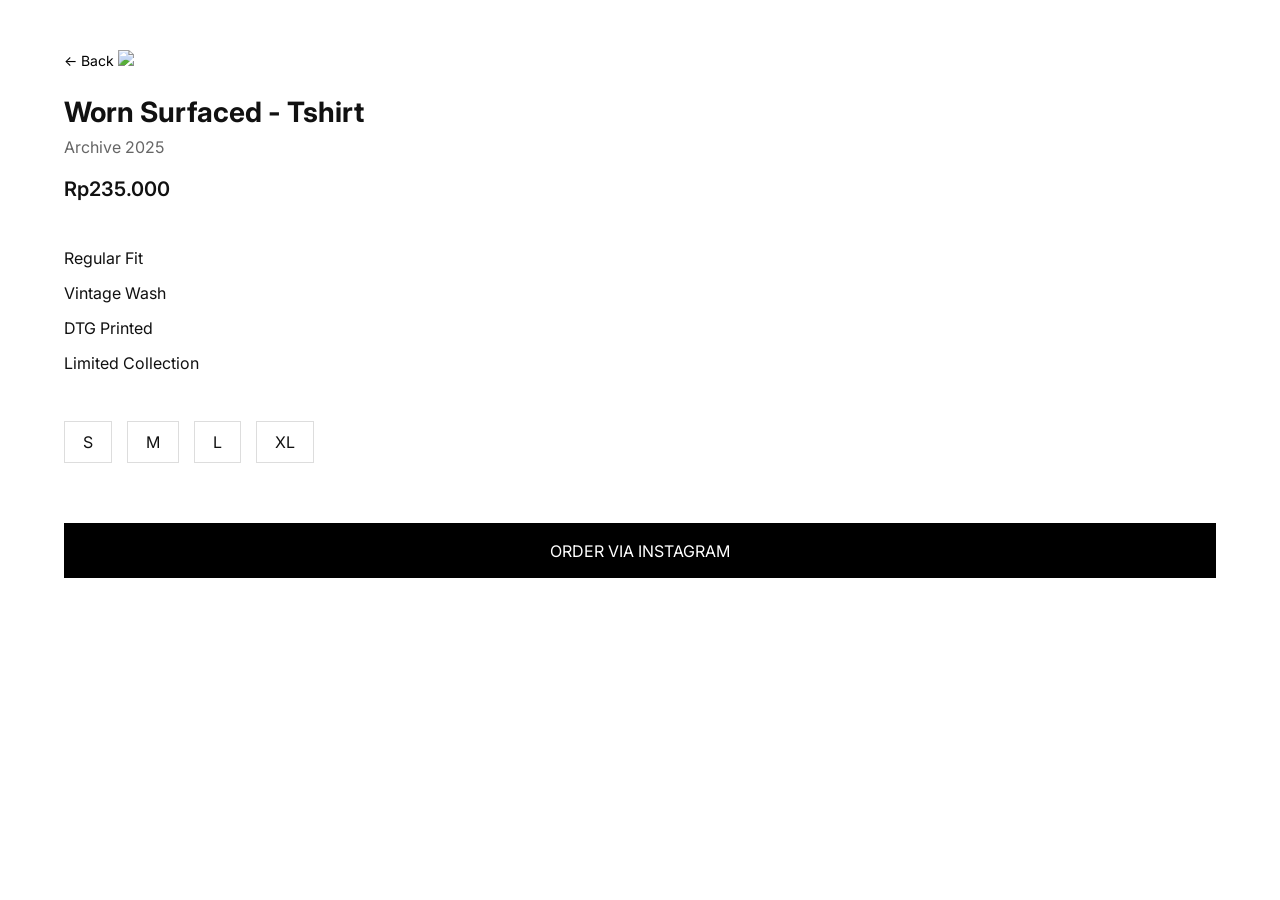
==== product.html @ 80e1102c "Add files via upload" ====
<!DOCTYPE html>
<html lang="en">

<head>

<meta charset="UTF-8">
<meta name="viewport" content="width=device-width, initial-scale=1.0">

<title>Worn Surfaced - Tshirt</title>

<link rel="stylesheet" href="style.css">

<link href="https://fonts.googleapis.com/css2?family=Inter:wght@300;400;500&display=swap" rel="stylesheet">

</head>

<body>

<main class="detail">

<a class="back" href="index.html">← Back</a>

<img src="images/tshirt.jpg">

<h1>Worn Surfaced - Tshirt</h1>

<h3>Archive 2025</h3>

<p class="price">Rp235.000</p>

<div class="description">

<p>Regular Fit</p>

<p>Vintage Wash</p>

<p>DTG Printed</p>

<p>Limited Collection</p>

</div>

<div class="size">

<span>S</span>

<span>M</span>

<span>L</span>

<span>XL</span>

</div>

<a
class="buy"
href="https://ig.me/m/norphicsnucleus"
target="_blank">

ORDER VIA INSTAGRAM

</a>

</main>

</body>

</html>
---- style.css ----
*{

margin:0;
padding:0;
box-sizing:border-box;

}

body{

font-family:Inter,sans-serif;
background:#fff;
color:#111;

}

#loader{

position:fixed;
width:100%;
height:100vh;

background:white;

display:flex;
justify-content:center;
align-items:center;

z-index:999;

transition:.8s;

}

#loader.hide{

opacity:0;
visibility:hidden;

}

header{

padding:50px 25px;

}

header h1{

font-size:20px;
font-weight:600;

letter-spacing:2px;

}

header p{

margin-top:6px;

font-size:14px;

color:#666;

}

.product{

display:block;

width:90%;

margin:auto;

text-decoration:none;

color:black;

transition:.35s;

}

.product img{

width:100%;

display:block;

transition:.35s;

}

.product:hover img{

transform:scale(1.02);

}

.product h2{

margin-top:18px;

font-size:16px;

font-weight:500;

}

.product p{

margin-top:5px;

font-size:15px;

}

footer{

text-align:center;

padding:70px 0;

font-size:14px;

color:#666;

}

.detail{

width:90%;

margin:auto;

padding:30px 0 60px;

}

.back{

text-decoration:none;

color:black;

font-size:14px;

}

.detail img{

width:100%;

margin-top:20px;

}

.detail h1{

margin-top:25px;

font-size:28px;

}

.detail h3{

margin-top:8px;

font-weight:400;

font-size:16px;

color:#666;

}

.price{

margin-top:20px;

font-size:20px;

font-weight:600;

}

.description{

margin-top:40px;

line-height:35px;

}

.size{

display:flex;

gap:15px;

margin-top:40px;

}

.size span{

border:1px solid #ddd;

padding:10px 18px;

}

.buy{

display:flex;

justify-content:center;
align-items:center;

margin-top:60px;

height:55px;

background:black;

color:white;

text-decoration:none;

transition:.3s;

}

.buy:hover{

opacity:.8;

}
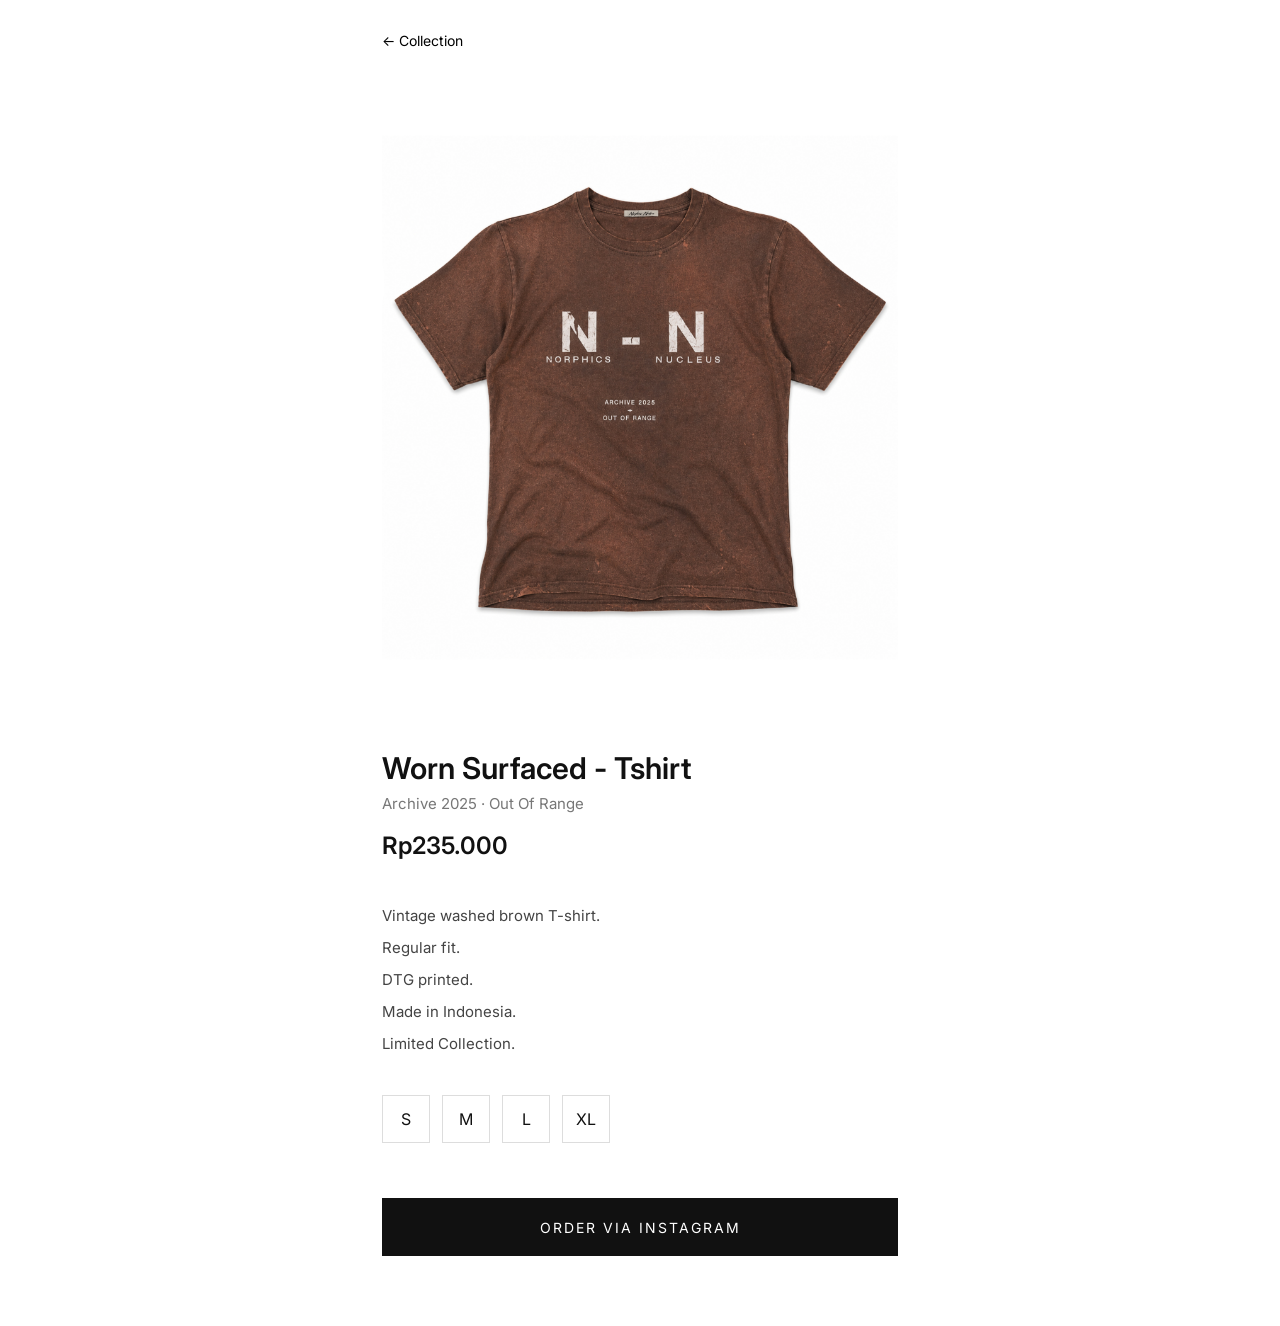
==== commit 90ed452f: "Add files via upload" ====
--- a/product.html
+++ b/product.html
@@ -6,11 +6,14 @@
 <meta charset="UTF-8">
 <meta name="viewport" content="width=device-width, initial-scale=1.0">
 
-<title>Worn Surfaced - Tshirt</title>
+<title>Worn Surfaced - Tshirt| NORPHICS NUCLEUS</title>
+
+<link rel="preconnect" href="https://fonts.googleapis.com">
+<link rel="preconnect" href="https://fonts.gstatic.com" crossorigin>
+
+<link href="https://fonts.googleapis.com/css2?family=Inter:wght@300;400;500;600&display=swap" rel="stylesheet">
 
 <link rel="stylesheet" href="style.css">
-
-<link href="https://fonts.googleapis.com/css2?family=Inter:wght@300;400;500&display=swap" rel="stylesheet">
 
 </head>
 
@@ -18,25 +21,45 @@
 
 <main class="detail">
 
-<a class="back" href="index.html">← Back</a>
+<a href="index.html" class="back">
+← Collection
+</a>
 
-<img src="images/tshirt.jpg">
+<div class="product-image">
 
-<h1>Worn Surfaced - Tshirt</h1>
+<img src="images/tshirt.jpg" alt="Worn Surfaced - Tshirt">
 
-<h3>Archive 2025</h3>
+</div>
 
-<p class="price">Rp235.000</p>
+<h1 class="title">
+
+Worn Surfaced - Tshirt
+
+</h1>
+
+<p class="subtitle">
+
+Archive 2025 · Out Of Range
+
+</p>
+
+<p class="price">
+
+Rp235.000
+
+</p>
 
 <div class="description">
 
-<p>Regular Fit</p>
+<p>Vintage washed brown T-shirt.</p>
 
-<p>Vintage Wash</p>
+<p>Regular fit.</p>
 
-<p>DTG Printed</p>
+<p>DTG printed.</p>
 
-<p>Limited Collection</p>
+<p>Made in Indonesia.</p>
+
+<p>Limited Collection.</p>
 
 </div>
 
@@ -53,9 +76,9 @@
 </div>
 
 <a
-class="buy"
 href="https://ig.me/m/norphicsnucleus"
-target="_blank">
+target="_blank"
+class="buy">
 
 ORDER VIA INSTAGRAM
 
@@ -63,6 +86,8 @@
 
 </main>
 
+<script src="script.js"></script>
+
 </body>
 
 </html>
--- a/style.css
+++ b/style.css
@@ -1,29 +1,49 @@
+/* ===========================
+   NORPHICS NUCLEUS V2
+=========================== */
+
 *{
-
 margin:0;
 padding:0;
 box-sizing:border-box;
-
+}
+
+html{
+scroll-behavior:smooth;
 }
 
 body{
 
-font-family:Inter,sans-serif;
-background:#fff;
+font-family:'Inter',sans-serif;
+
+background:#ffffff;
+
 color:#111;
 
-}
+overflow-x:hidden;
+
+}
+
+/* ===========================
+LOADER
+=========================== */
 
 #loader{
 
 position:fixed;
+
+top:0;
+left:0;
+
 width:100%;
 height:100vh;
 
 background:white;
 
 display:flex;
+
 justify-content:center;
+
 align-items:center;
 
 z-index:999;
@@ -35,204 +55,389 @@
 #loader.hide{
 
 opacity:0;
+
 visibility:hidden;
 
 }
 
+#loader h1{
+
+font-size:20px;
+
+letter-spacing:6px;
+
+font-weight:600;
+
+}
+
+/* ===========================
+HEADER
+=========================== */
+
 header{
 
-padding:50px 25px;
-
-}
-
-header h1{
+padding:40px 24px 30px;
+
+}
+
+.logo{
+
+text-decoration:none;
+
+color:black;
 
 font-size:20px;
+
 font-weight:600;
 
+letter-spacing:4px;
+
+display:block;
+
+}
+
+header p{
+
+margin-top:8px;
+
+font-size:14px;
+
+color:#8b8b8b;
+
+font-weight:400;
+
+}
+
+/* ===========================
+GRID
+=========================== */
+
+main{
+
+padding:0 18px 80px;
+
+}
+
+.grid{
+
+display:grid;
+
+grid-template-columns:repeat(2,1fr);
+
+gap:18px;
+
+}
+
+/* ===========================
+CARD
+=========================== */
+
+.card{
+
+text-decoration:none;
+
+color:#111;
+
+transition:.35s;
+
+}
+
+.image{
+
+aspect-ratio:4/5;
+
+background:#f7f7f7;
+
+display:flex;
+
+justify-content:center;
+
+align-items:center;
+
+overflow:hidden;
+
+}
+
+.image img{
+
+width:100%;
+
+height:100%;
+
+object-fit:cover;
+
+transition:.45s;
+
+}
+
+.card:hover img{
+
+transform:scale(1.04);
+
+}
+
+.info{
+
+margin-top:12px;
+
+}
+
+.info h2{
+
+font-size:15px;
+
+font-weight:500;
+
+line-height:1.4;
+
+}
+
+.info p{
+
+margin-top:6px;
+
+font-size:14px;
+
+color:#555;
+
+}
+
+/* ===========================
+COMING SOON
+=========================== */
+
+.empty{
+
+background:#f5f5f5;
+
+border:1px dashed #ddd;
+
+}
+
+.empty span{
+
+font-size:12px;
+
+letter-spacing:3px;
+
+color:#999;
+
+}
+
+/* ===========================
+FOOTER
+=========================== */
+
+footer{
+
+padding:70px 20px;
+
+text-align:center;
+
+}
+
+footer a{
+
+text-decoration:none;
+
+color:#111;
+
+font-size:14px;
+
+}
+
+footer p{
+
+margin-top:12px;
+
+font-size:12px;
+
+color:#999;
+
+}
+
+/* ===========================
+DETAIL PAGE
+=========================== */
+
+.detail{
+
+max-width:560px;
+
+margin:auto;
+
+padding:30px 22px 70px;
+
+}
+
+.back{
+
+text-decoration:none;
+
+color:black;
+
+font-size:14px;
+
+}
+
+.product-image{
+
+margin-top:25px;
+
+aspect-ratio:4/5;
+
+background:#f7f7f7;
+
+overflow:hidden;
+
+}
+
+.product-image img{
+
+width:100%;
+
+height:100%;
+
+object-fit:cover;
+
+}
+
+.title{
+
+margin-top:30px;
+
+font-size:30px;
+
+font-weight:600;
+
+}
+
+.subtitle{
+
+margin-top:8px;
+
+font-size:15px;
+
+color:#777;
+
+}
+
+.price{
+
+margin-top:18px;
+
+font-size:24px;
+
+font-weight:600;
+
+}
+
+.description{
+
+margin-top:40px;
+
+line-height:32px;
+
+font-size:15px;
+
+color:#444;
+
+}
+
+.size{
+
+display:flex;
+
+gap:12px;
+
+margin-top:35px;
+
+}
+
+.size span{
+
+width:48px;
+
+height:48px;
+
+display:flex;
+
+justify-content:center;
+
+align-items:center;
+
+border:1px solid #ddd;
+
+transition:.3s;
+
+cursor:pointer;
+
+}
+
+.size span:hover{
+
+background:#111;
+
+color:white;
+
+}
+
+.buy{
+
+display:flex;
+
+justify-content:center;
+
+align-items:center;
+
+height:58px;
+
+margin-top:55px;
+
+background:#111;
+
+color:white;
+
+text-decoration:none;
+
+font-size:14px;
+
 letter-spacing:2px;
 
-}
-
-header p{
-
-margin-top:6px;
-
-font-size:14px;
-
-color:#666;
-
-}
-
-.product{
-
-display:block;
-
-width:90%;
-
-margin:auto;
-
-text-decoration:none;
-
-color:black;
-
-transition:.35s;
-
-}
-
-.product img{
-
-width:100%;
-
-display:block;
-
-transition:.35s;
-
-}
-
-.product:hover img{
-
-transform:scale(1.02);
-
-}
-
-.product h2{
-
-margin-top:18px;
-
-font-size:16px;
-
-font-weight:500;
-
-}
-
-.product p{
-
-margin-top:5px;
-
-font-size:15px;
-
-}
-
-footer{
-
-text-align:center;
-
-padding:70px 0;
-
-font-size:14px;
-
-color:#666;
-
-}
-
-.detail{
-
-width:90%;
-
-margin:auto;
-
-padding:30px 0 60px;
-
-}
-
-.back{
-
-text-decoration:none;
-
-color:black;
-
-font-size:14px;
-
-}
-
-.detail img{
-
-width:100%;
-
-margin-top:20px;
-
-}
-
-.detail h1{
-
-margin-top:25px;
-
-font-size:28px;
-
-}
-
-.detail h3{
-
-margin-top:8px;
-
-font-weight:400;
-
-font-size:16px;
-
-color:#666;
-
-}
-
-.price{
-
-margin-top:20px;
-
-font-size:20px;
-
-font-weight:600;
-
-}
-
-.description{
-
-margin-top:40px;
-
-line-height:35px;
-
-}
-
-.size{
-
-display:flex;
-
-gap:15px;
-
-margin-top:40px;
-
-}
-
-.size span{
-
-border:1px solid #ddd;
-
-padding:10px 18px;
-
-}
-
-.buy{
-
-display:flex;
-
-justify-content:center;
-align-items:center;
-
-margin-top:60px;
-
-height:55px;
-
-background:black;
-
-color:white;
-
-text-decoration:none;
-
 transition:.3s;
 
 }
 
 .buy:hover{
 
-opacity:.8;
+opacity:.85;
+
+}
+
+/* ===========================
+MOBILE
+=========================== */
+
+@media(max-width:700px){
+
+.grid{
+
+gap:14px;
+
+}
+
+.logo{
+
+font-size:18px;
+
+letter-spacing:3px;
+
+}
+
+.info h2{
+
+font-size:14px;
+
+}
 
 }
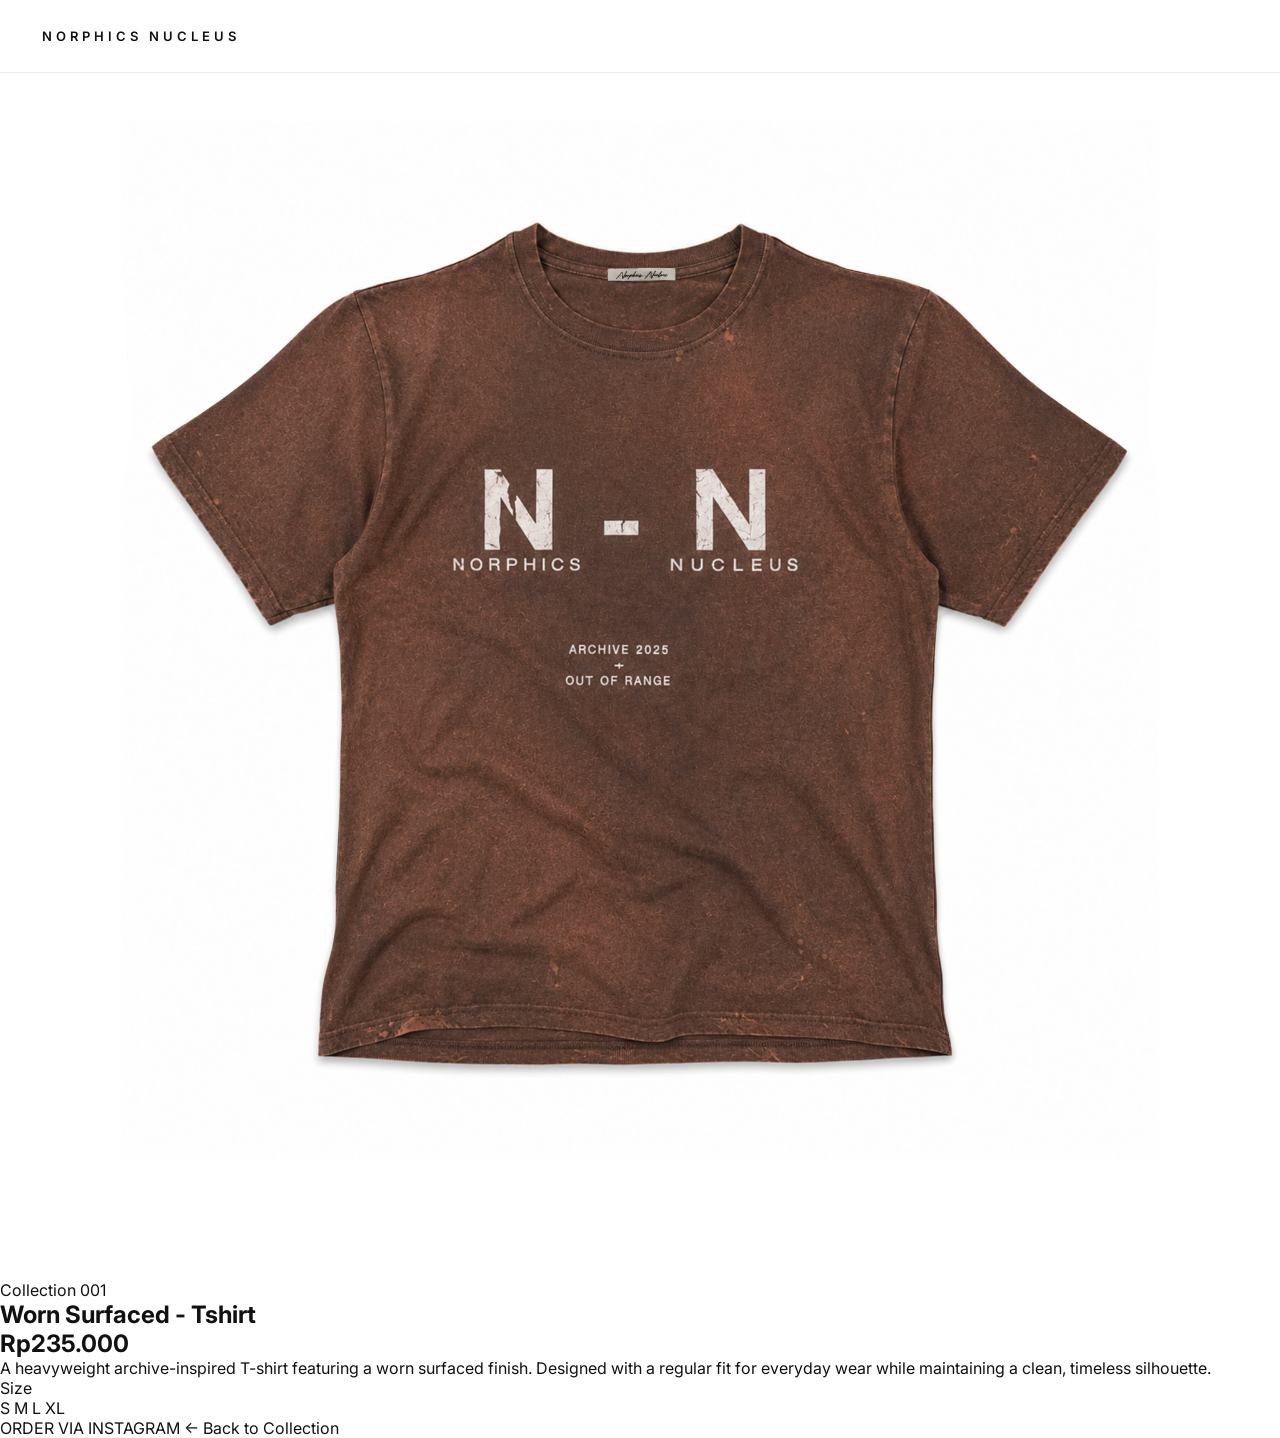
==== commit 9bc87ebe: "Add files via upload" ====
--- a/product.html
+++ b/product.html
@@ -11,7 +11,7 @@
 <link rel="preconnect" href="https://fonts.googleapis.com">
 <link rel="preconnect" href="https://fonts.gstatic.com" crossorigin>
 
-<link href="https://fonts.googleapis.com/css2?family=Inter:wght@300;400;500;600&display=swap" rel="stylesheet">
+<link href="https://fonts.googleapis.com/css2?family=Inter:wght@300;400;500;600;700&display=swap" rel="stylesheet">
 
 <link rel="stylesheet" href="style.css">
 
@@ -19,51 +19,65 @@
 
 <body>
 
-<main class="detail">
+<header class="scrolled">
 
-<a href="index.html" class="back">
-← Collection
+<a href="index.html" class="logo">
+
+NORPHICS NUCLEUS
+
 </a>
 
-<div class="product-image">
+</header>
+
+<section class="product-page">
+
+<div class="container">
+
+<div class="product-layout">
+
+<!-- IMAGE -->
+
+<div class="product-photo">
 
 <img src="images/tshirt.jpg" alt="Worn Surfaced - Tshirt">
 
 </div>
 
-<h1 class="title">
+<!-- INFO -->
+
+<div class="product-detail">
+
+<p class="archive">
+
+Collection 001
+
+</p>
+
+<h1>
 
 Worn Surfaced - Tshirt
 
 </h1>
 
-<p class="subtitle">
+<h2>
 
-Archive 2025 · Out Of Range
+Rp235.000
+
+</h2>
+
+<p class="product-description">
+
+A heavyweight archive-inspired T-shirt featuring a worn surfaced finish.
+Designed with a regular fit for everyday wear while maintaining a clean,
+timeless silhouette.
 
 </p>
 
-<p class="price">
+<div class="size-section">
 
-Rp235.000
+<p>Size</p>
 
-</p>
-
-<div class="description">
-
-<p>Vintage washed brown T-shirt.</p>
-
-<p>Regular fit.</p>
-
-<p>DTG printed.</p>
-
-<p>Made in Indonesia.</p>
-
-<p>Limited Collection.</p>
-
-</div>
-
-<div class="size">
+<div class="sizes">
 
 <span>S</span>
 
@@ -75,16 +89,33 @@
 
 </div>
 
+</div>
+
 <a
-href="https://ig.me/m/norphicsnucleus"
+
+href="https://instagram.com/norphicsnucleus"
+
 target="_blank"
-class="buy">
+
+class="order-btn">
 
 ORDER VIA INSTAGRAM
 
 </a>
 
-</main>
+<a href="index.html" class="back">
+
+← Back to Collection
+
+</a>
+
+</div>
+
+</div>
+
+</div>
+
+</section>
 
 <script src="script.js"></script>
 
--- a/style.css
+++ b/style.css
@@ -1,442 +1,941 @@
-/* ===========================
-   NORPHICS NUCLEUS V2
-=========================== */
+/* ==========================================
+   NORPHICS NUCLEUS V5
+   PART 1
+========================================== */
+
+/* ========= RESET ========= */
 
 *{
-margin:0;
-padding:0;
-box-sizing:border-box;
+    margin:0;
+    padding:0;
+    box-sizing:border-box;
 }
 
 html{
-scroll-behavior:smooth;
+    scroll-behavior:smooth;
 }
 
 body{
 
-font-family:'Inter',sans-serif;
-
-background:#ffffff;
-
-color:#111;
-
-overflow-x:hidden;
-
-}
-
-/* ===========================
-LOADER
-=========================== */
+    font-family:"Inter",sans-serif;
+
+    background:#ffffff;
+
+    color:#111111;
+
+    overflow-x:hidden;
+
+    -webkit-font-smoothing:antialiased;
+
+    text-rendering:optimizeLegibility;
+
+}
+
+img{
+
+    display:block;
+
+    width:100%;
+
+}
+
+a{
+
+    text-decoration:none;
+
+    color:inherit;
+
+}
+
+button{
+
+    font-family:inherit;
+
+}
+
+/* ========= VARIABLES ========= */
+
+:root{
+
+    --white:#ffffff;
+
+    --black:#111111;
+
+    --gray:#7c7c7c;
+
+    --line:#ebebeb;
+
+    --section:#fcfcfc;
+
+    --transition:.45s cubic-bezier(.2,.8,.2,1);
+
+}
+
+/* ========= LOADER ========= */
 
 #loader{
 
-position:fixed;
-
-top:0;
-left:0;
+    position:fixed;
+
+    inset:0;
+
+    background:var(--white);
+
+    display:flex;
+
+    justify-content:center;
+
+    align-items:center;
+
+    z-index:9999;
+
+    transition:.8s;
+
+}
+
+#loader.hide{
+
+    opacity:0;
+
+    visibility:hidden;
+
+}
+
+#loader h1{
+
+    font-size:16px;
+
+    font-weight:600;
+
+    letter-spacing:8px;
+
+}
+
+/* ========= HEADER ========= */
+
+header{
+
+    position:fixed;
+
+    top:0;
+
+    left:0;
+
+    width:100%;
+
+    padding:28px 42px;
+
+    display:flex;
+
+    justify-content:space-between;
+
+    align-items:center;
+
+    z-index:900;
+
+    transition:var(--transition);
+
+}
+
+header.scrolled{
+
+    background:rgba(255,255,255,.96);
+
+    backdrop-filter:blur(12px);
+
+    border-bottom:1px solid var(--line);
+
+}
+
+.logo{
+
+    font-size:13px;
+
+    font-weight:600;
+
+    letter-spacing:4px;
+
+    color:white;
+
+    transition:var(--transition);
+
+}
+
+header.scrolled .logo{
+
+    color:var(--black);
+
+}
+
+/* ========= HERO ========= */
+
+.hero{
+
+    position:relative;
+
+    width:100%;
+
+    height:100vh;
+
+   /* ==========================================
+   COLLECTION
+========================================== */
+
+.collection{
+
+    background:var(--section);
+
+    padding:140px 0;
+
+}
+
+.product-grid{
+
+    display:grid;
+
+    grid-template-columns:repeat(2,1fr);
+
+    gap:48px;
+
+}
+
+/* ==========================================
+   PRODUCT CARD
+========================================== */
+
+.product-card{
+
+    display:block;
+
+    transition:var(--transition);
+
+}
+
+.product-image{
+
+    width:100%;
+
+    aspect-ratio:4/5;
+
+    background:#f4f4f4;
+
+    overflow:hidden;
+
+}
+
+.product-image img{
+
+    width:100%;
+
+    height:100%;
+
+    object-fit:cover;
+
+    transition:.7s ease;
+
+}
+
+.product-card:hover .product-image img{
+
+    transform:scale(1.04);
+
+}
+
+.product-info{
+
+    margin-top:18px;
+
+}
+
+.product-info h3{
+
+    font-size:17px;
+
+    font-weight:500;
+
+    letter-spacing:.2px;
+
+}
+
+.product-info span{
+
+    display:block;
+
+    margin-top:8px;
+
+    color:var(--gray);
+
+    font-size:14px;
+
+}
+
+/* ==========================================
+   NEXT COLLECTION
+========================================== */
+
+.placeholder{
+
+    cursor:default;
+
+}
+
+.placeholder-box{
+
+    width:100%;
+
+    aspect-ratio:4/5;
+
+    border:1px solid var(--line);
+
+    display:flex;
+
+    justify-content:center;
+
+    align-items:center;
+
+    flex-direction:column;
+
+    transition:var(--transition);
+
+}
+
+.placeholder:hover .placeholder-box{
+
+    background:white;
+
+}
+
+.placeholder-box span{
+
+    font-size:82px;
+
+    font-weight:300;
+
+    color:#d5d5d5;
+
+    letter-spacing:6px;
+
+    transition:var(--transition);
+
+}
+
+.placeholder:hover .placeholder-box span{
+
+    color:#bdbdbd;
+
+}
+
+.placeholder .product-info h3{
+
+    color:#444;
+
+}
+
+.placeholder .product-info span{
+
+    color:#888;
+
+}
+
+/* ==========================================
+   PRODUCT HOVER
+========================================== */
+
+.product-card:hover{
+
+    transform:translateY(-4px);
+
+}
+
+/* ==========================================
+   SPACE
+========================================== */
+
+.collection .container{
+
+    display:flex;
+
+    flex-direction:column;
+
+}
+
+.collection-title{
+
+    margin-bottom:60px;
+
+}
+
+.collection-title p{
+
+    font-size:12px;
+
+    text-transform:uppercase;
+
+    letter-spacing:5px;
+
+    color:#777;
+
+}
+
+/* ==========================================
+   ABOUT
+========================================== */
+
+.about{
+
+    background:#ffffff;
+
+    padding:140px 0;
+
+}
+
+.about .container{
+
+    max-width:760px;
+
+}
+
+.about p:first-child{
+
+    font-size:12px;
+
+    letter-spacing:5px;
+
+    text-transform:uppercase;
+
+    color:#777;
+
+    margin-bottom:35px;
+
+}
+
+.about h2{
+
+    font-size:42px;
+
+    font-weight:500;
+
+    line-height:1.25;
+
+    letter-spacing:-1px;
+
+    margin-bottom:30px;
+
+}
+
+.about .description{
+
+    max-width:620px;
+
+    color:#666;
+
+    font-size:16px;
+
+    line-height:2;
+
+}
+
+/* ==========================================
+   FOOTER
+========================================== */
+
+footer{
+
+    background:#ffffff;
+
+    border-top:1px solid var(--line);
+
+    padding:60px 0;
+
+}
+
+.footer-content{
+
+    width:min(1400px,92%);
+
+    margin:auto;
+
+    display:flex;
+
+    justify-content:space-between;
+
+    align-items:center;
+
+}
+
+.footer-left{
+
+    display:flex;
+
+    gap:28px;
+
+}
+
+.footer-left a{
+
+    font-size:13px;
+
+    transition:.3s;
+
+}
+
+.footer-left a:hover{
+
+    opacity:.5;
+
+}
+
+.footer-right{
+
+    font-size:12px;
+
+    color:#777;
+
+    letter-spacing:2px;
+
+}
+
+/* ==========================================
+   FADE ANIMATION
+========================================== */
+
+.fade{
+
+    opacity:0;
+
+    transform:translateY(50px);
+
+    transition:1s ease;
+
+}
+
+.fade.show{
+
+    opacity:1;
+
+    transform:translateY(0);
+
+}
+
+/* ==========================================
+   SCROLLBAR
+========================================== */
+
+::-webkit-scrollbar{
+
+    width:8px;
+
+}
+
+::-webkit-scrollbar-track{
+
+    background:#f7f7f7;
+
+}
+
+::-webkit-scrollbar-thumb{
+
+    background:#bfbfbf;
+
+}
+
+::-webkit-scrollbar-thumb:hover{
+
+    background:#999;
+
+}
+
+/* ==========================================
+   TABLET
+========================================== */
+
+@media (max-width:992px){
+
+header{
+
+padding:24px;
+
+}
+
+.collection{
+
+padding:90px 0;
+
+}
+
+.about{
+
+padding:90px 0;
+
+}
+
+.hero{
+
+height:90vh;
+
+}
+
+.about h2{
+
+font-size:34px;
+
+}
+
+.product-grid{
+
+gap:24px;
+
+}
+
+}
+
+/* ==========================================
+   MOBILE
+========================================== */
+
+@media (max-width:768px){
+
+header{
+
+padding:22px 18px;
+
+}
+
+.logo{
+
+font-size:12px;
+
+letter-spacing:3px;
+
+}
+
+.hero{
+
+height:100vh;
+
+}
+
+.scroll-indicator{
+
+bottom:28px;
+
+font-size:10px;
+
+letter-spacing:4px;
+
+}
+
+.collection{
+
+padding:70px 0;
+
+}
+
+.collection-title{
+
+margin-bottom:36px;
+
+}
+
+.product-grid{
+
+grid-template-columns:repeat(2,1fr);
+
+gap:14px;
+
+}
+
+.product-info{
+
+margin-top:12px;
+
+}
+
+.product-info h3{
+
+font-size:14px;
+
+}
+
+.product-info span{
+
+font-size:13px;
+
+}
+
+.placeholder-box span{
+
+font-size:42px;
+
+}
+
+.about{
+
+padding:70px 0;
+
+}
+
+.about h2{
+
+font-size:28px;
+
+}
+
+.about .description{
+
+font-size:14px;
+
+line-height:1.8;
+
+}
+
+.footer-content{
+
+flex-direction:column;
+
+gap:18px;
+
+text-align:center;
+
+}
+
+.footer-left{
+
+gap:20px;
+
+}
+
+}
+
+/* ==========================================
+   SMALL MOBILE
+========================================== */
+
+@media (max-width:480px){
+
+.product-grid{
+
+gap:10px;
+
+}
+
+.product-info h3{
+
+font-size:13px;
+
+}
+
+.product-info span{
+
+font-size:12px;
+
+}
+
+.placeholder-box span{
+
+font-size:36px;
+
+}
+
+.about h2{
+
+font-size:24px;
+
+}
+
+}
+
+/* ==========================================
+PRODUCT PAGE
+========================================== */
+
+.product-page{
+
+padding:150px 0 120px;
+
+background:#fff;
+
+}
+
+.product-layout{
+
+display:grid;
+
+grid-template-columns:1.1fr .9fr;
+
+gap:70px;
+
+align-items:start;
+
+}
+
+.product-photo{
+
+background:#f6f6f6;
+
+aspect-ratio:4/5;
+
+overflow:hidden;
+
+}
+
+.product-photo img{
 
 width:100%;
-height:100vh;
-
-background:white;
+
+height:100%;
+
+object-fit:cover;
+
+}
+
+.archive{
+
+font-size:12px;
+
+letter-spacing:4px;
+
+text-transform:uppercase;
+
+color:#777;
+
+margin-bottom:18px;
+
+}
+
+.product-detail h1{
+
+font-size:42px;
+
+font-weight:500;
+
+margin-bottom:14px;
+
+}
+
+.product-detail h2{
+
+font-size:24px;
+
+font-weight:500;
+
+margin-bottom:30px;
+
+}
+
+.product-description{
+
+font-size:15px;
+
+line-height:2;
+
+color:#666;
+
+margin-bottom:40px;
+
+max-width:420px;
+
+}
+
+.size-section p{
+
+margin-bottom:16px;
+
+font-size:14px;
+
+}
+
+.sizes{
 
 display:flex;
 
+gap:12px;
+
+margin-bottom:45px;
+
+}
+
+.sizes span{
+
+width:46px;
+
+height:46px;
+
+border:1px solid #ddd;
+
+display:flex;
+
 justify-content:center;
 
 align-items:center;
 
-z-index:999;
-
-transition:.8s;
-
-}
-
-#loader.hide{
-
-opacity:0;
-
-visibility:hidden;
-
-}
-
-#loader h1{
-
-font-size:20px;
-
-letter-spacing:6px;
-
-font-weight:600;
-
-}
-
-/* ===========================
-HEADER
-=========================== */
-
-header{
-
-padding:40px 24px 30px;
-
-}
-
-.logo{
-
-text-decoration:none;
-
-color:black;
-
-font-size:20px;
-
-font-weight:600;
-
-letter-spacing:4px;
+font-size:14px;
+
+transition:.3s;
+
+cursor:pointer;
+
+}
+
+.sizes span:hover{
+
+background:#111;
+
+color:white;
+
+border-color:#111;
+
+}
+
+.order-btn{
+
+display:inline-block;
+
+padding:16px 34px;
+
+background:#111;
+
+color:white;
+
+letter-spacing:2px;
+
+font-size:12px;
+
+margin-bottom:30px;
+
+transition:.3s;
+
+}
+
+.order-btn:hover{
+
+opacity:.85;
+
+}
+
+.back{
 
 display:block;
 
-}
-
-header p{
-
-margin-top:8px;
-
-font-size:14px;
-
-color:#8b8b8b;
-
-font-weight:400;
-
-}
-
-/* ===========================
-GRID
-=========================== */
-
-main{
-
-padding:0 18px 80px;
-
-}
-
-.grid{
-
-display:grid;
-
-grid-template-columns:repeat(2,1fr);
-
-gap:18px;
-
-}
-
-/* ===========================
-CARD
-=========================== */
-
-.card{
-
-text-decoration:none;
-
-color:#111;
-
-transition:.35s;
-
-}
-
-.image{
-
-aspect-ratio:4/5;
-
-background:#f7f7f7;
-
-display:flex;
-
-justify-content:center;
-
-align-items:center;
-
-overflow:hidden;
-
-}
-
-.image img{
-
-width:100%;
-
-height:100%;
-
-object-fit:cover;
-
-transition:.45s;
-
-}
-
-.card:hover img{
-
-transform:scale(1.04);
-
-}
-
-.info{
-
-margin-top:12px;
-
-}
-
-.info h2{
-
-font-size:15px;
-
-font-weight:500;
-
-line-height:1.4;
-
-}
-
-.info p{
-
-margin-top:6px;
-
-font-size:14px;
-
-color:#555;
-
-}
-
-/* ===========================
-COMING SOON
-=========================== */
-
-.empty{
-
-background:#f5f5f5;
-
-border:1px dashed #ddd;
-
-}
-
-.empty span{
-
-font-size:12px;
-
-letter-spacing:3px;
-
-color:#999;
-
-}
-
-/* ===========================
-FOOTER
-=========================== */
-
-footer{
-
-padding:70px 20px;
-
-text-align:center;
-
-}
-
-footer a{
-
-text-decoration:none;
-
-color:#111;
-
-font-size:14px;
-
-}
-
-footer p{
-
-margin-top:12px;
-
-font-size:12px;
-
-color:#999;
-
-}
-
-/* ===========================
-DETAIL PAGE
-=========================== */
-
-.detail{
-
-max-width:560px;
-
-margin:auto;
-
-padding:30px 22px 70px;
-
-}
-
-.back{
-
-text-decoration:none;
-
-color:black;
-
-font-size:14px;
-
-}
-
-.product-image{
-
-margin-top:25px;
-
-aspect-ratio:4/5;
-
-background:#f7f7f7;
-
-overflow:hidden;
-
-}
-
-.product-image img{
-
-width:100%;
-
-height:100%;
-
-object-fit:cover;
-
-}
-
-.title{
-
-margin-top:30px;
-
-font-size:30px;
-
-font-weight:600;
-
-}
-
-.subtitle{
-
-margin-top:8px;
-
-font-size:15px;
-
-color:#777;
-
-}
-
-.price{
-
-margin-top:18px;
-
-font-size:24px;
-
-font-weight:600;
-
-}
-
-.description{
-
-margin-top:40px;
-
-line-height:32px;
-
-font-size:15px;
-
-color:#444;
-
-}
-
-.size{
-
-display:flex;
-
-gap:12px;
-
-margin-top:35px;
-
-}
-
-.size span{
-
-width:48px;
-
-height:48px;
-
-display:flex;
-
-justify-content:center;
-
-align-items:center;
-
-border:1px solid #ddd;
-
-transition:.3s;
-
-cursor:pointer;
-
-}
-
-.size span:hover{
-
-background:#111;
-
-color:white;
-
-}
-
-.buy{
-
-display:flex;
-
-justify-content:center;
-
-align-items:center;
-
-height:58px;
-
-margin-top:55px;
-
-background:#111;
-
-color:white;
-
-text-decoration:none;
-
-font-size:14px;
-
-letter-spacing:2px;
-
-transition:.3s;
-
-}
-
-.buy:hover{
-
-opacity:.85;
-
-}
-
-/* ===========================
-MOBILE
-=========================== */
-
-@media(max-width:700px){
-
-.grid{
-
-gap:14px;
-
-}
-
-.logo{
-
-font-size:18px;
-
-letter-spacing:3px;
-
-}
-
-.info h2{
-
-font-size:14px;
+font-size:13px;
+
+color:#666;
+
+}
+
+@media(max-width:900px){
+
+.product-layout{
+
+grid-template-columns:1fr;
+
+gap:40px;
+
+}
+
+.product-detail h1{
+
+font-size:32px;
 
 }
 
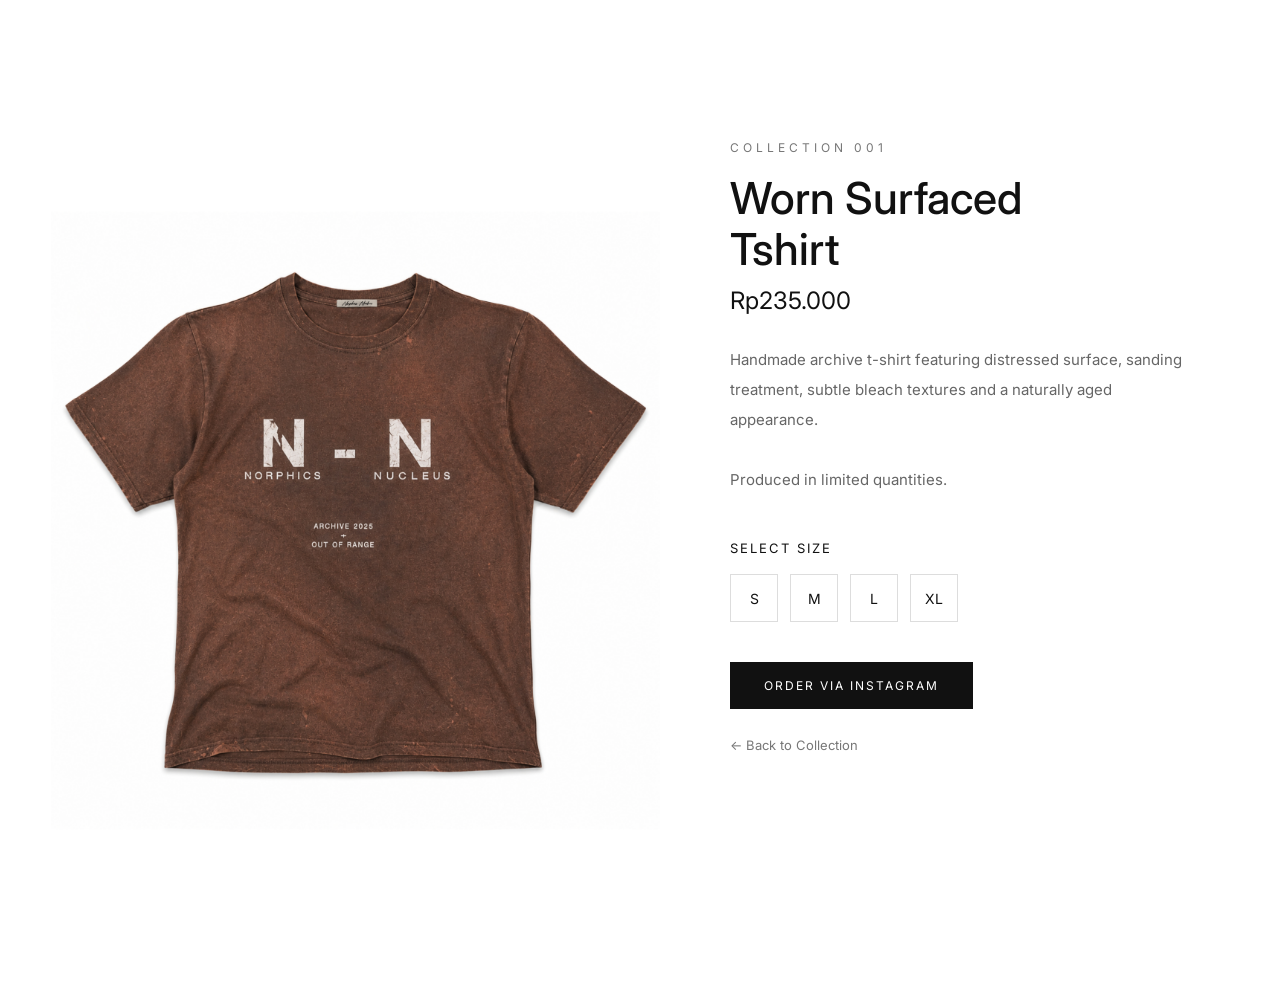
==== commit 2d36c76e: "Add files via upload" ====
--- a/product.html
+++ b/product.html
@@ -6,7 +6,7 @@
 <meta charset="UTF-8">
 <meta name="viewport" content="width=device-width, initial-scale=1.0">
 
-<title>Worn Surfaced - Tshirt| NORPHICS NUCLEUS</title>
+<title>Worn Surfaced - Tshirt|NORPHICS NUCLEUS</title>
 
 <link rel="preconnect" href="https://fonts.googleapis.com">
 <link rel="preconnect" href="https://fonts.gstatic.com" crossorigin>
@@ -19,99 +19,90 @@
 
 <body>
 
-<header class="scrolled">
+<!-- HEADER -->
 
-<a href="index.html" class="logo">
+<header id="header">
 
-NORPHICS NUCLEUS
-
-</a>
+    <a href="index.html" class="logo">
+        NORPHICS NUCLEUS
+    </a>
 
 </header>
 
+<!-- PRODUCT -->
+
 <section class="product-page">
-
-<div class="container">
 
 <div class="product-layout">
 
-<!-- IMAGE -->
+    <!-- PHOTO -->
 
-<div class="product-photo">
+    <div class="product-photo fade">
 
-<img src="images/tshirt.jpg" alt="Worn Surfaced - Tshirt">
+        <img src="images/tshirt.jpg" alt="Worn Surfaced Tshirt">
 
-</div>
+    </div>
 
-<!-- INFO -->
+    <!-- INFO -->
 
-<div class="product-detail">
+    <div class="product-detail fade">
 
-<p class="archive">
+        <div class="archive">
+            Collection 001
+        </div>
 
-Collection 001
+        <h1>
+            Worn Surfaced<br>
+            Tshirt
+        </h1>
 
-</p>
+        <div class="product-price">
+            Rp235.000
+        </div>
 
-<h1>
+        <div class="product-description">
 
-Worn Surfaced - Tshirt
+            Handmade archive t-shirt featuring distressed surface,
+            sanding treatment, subtle bleach textures and a naturally
+            aged appearance.
 
-</h1>
+            <br><br>
 
-<h2>
+            Produced in limited quantities.
 
-Rp235.000
+        </div>
 
-</h2>
+        <div class="size-title">
 
-<p class="product-description">
+            SELECT SIZE
 
-A heavyweight archive-inspired T-shirt featuring a worn surfaced finish.
-Designed with a regular fit for everyday wear while maintaining a clean,
-timeless silhouette.
+        </div>
 
-</p>
+        <div class="sizes">
 
-<div class="size-section">
+            <span>S</span>
+            <span>M</span>
+            <span>L</span>
+            <span>XL</span>
 
-<p>Size</p>
+        </div>
 
-<div class="sizes">
+        <a
+        class="order-btn"
+        href="https://instagram.com/norphicsnucleus"
+        target="_blank">
 
-<span>S</span>
+            ORDER VIA INSTAGRAM
 
-<span>M</span>
+        </a>
 
-<span>L</span>
+        <a href="index.html" class="back-link">
 
-<span>XL</span>
+            ← Back to Collection
 
-</div>
+        </a>
 
-</div>
-
-<a
-
-href="https://instagram.com/norphicsnucleus"
-
-target="_blank"
-
-class="order-btn">
-
-ORDER VIA INSTAGRAM
-
-</a>
-
-<a href="index.html" class="back">
-
-← Back to Collection
-
-</a>
-
-</div>
-
-</div>
+    </div>
 
 </div>
 
--- a/style.css
+++ b/style.css
@@ -1,9 +1,6 @@
 /* ==========================================
-   NORPHICS NUCLEUS V5
-   PART 1
-========================================== */
-
-/* ========= RESET ========= */
+   NORPHICS NUCLEUS V6
+========================================== */
 
 *{
     margin:0;
@@ -11,932 +8,668 @@
     box-sizing:border-box;
 }
 
+:root{
+    --white:#fff;
+    --black:#111;
+    --gray:#777;
+    --line:#ececec;
+    --section:#fafafa;
+    --transition:.45s cubic-bezier(.22,.61,.36,1);
+}
+
 html{
     scroll-behavior:smooth;
 }
 
 body{
-
     font-family:"Inter",sans-serif;
-
-    background:#ffffff;
-
-    color:#111111;
-
+    background:#fff;
+    color:#111;
     overflow-x:hidden;
-
     -webkit-font-smoothing:antialiased;
-
-    text-rendering:optimizeLegibility;
-
 }
 
 img{
-
+    width:100%;
     display:block;
-
+}
+
+a{
+    text-decoration:none;
+    color:inherit;
+}
+
+.container{
+    width:min(1400px,92%);
+    margin:auto;
+}
+
+/* LOADER */
+
+#loader{
+    position:fixed;
+    inset:0;
+    background:#fff;
+    display:flex;
+    justify-content:center;
+    align-items:center;
+    z-index:9999;
+    transition:.8s;
+}
+
+#loader.hide{
+    opacity:0;
+    visibility:hidden;
+}
+
+#loader h1{
+    font-size:14px;
+    letter-spacing:8px;
+    font-weight:600;
+}
+
+/* HEADER */
+
+header{
+    position:fixed;
+    top:0;
+    left:0;
     width:100%;
-
-}
-
-a{
-
-    text-decoration:none;
-
-    color:inherit;
-
-}
-
-button{
-
-    font-family:inherit;
-
-}
-
-/* ========= VARIABLES ========= */
-
-:root{
-
-    --white:#ffffff;
-
-    --black:#111111;
-
-    --gray:#7c7c7c;
-
-    --line:#ebebeb;
-
-    --section:#fcfcfc;
-
-    --transition:.45s cubic-bezier(.2,.8,.2,1);
-
-}
-
-/* ========= LOADER ========= */
-
-#loader{
-
-    position:fixed;
-
+    padding:28px 42px;
+    z-index:999;
+    transition:.4s;
+}
+
+header.scrolled{
+    background:rgba(255,255,255,.92);
+    backdrop-filter:blur(12px);
+    border-bottom:1px solid var(--line);
+}
+
+.logo{
+    color:#fff;
+    font-size:13px;
+    letter-spacing:4px;
+    font-weight:600;
+}
+
+header.scrolled .logo{
+    color:#111;
+}
+
+/* HERO */
+
+.hero{
+    position:relative;
+    height:100vh;
+    overflow:hidden;
+}
+
+.hero img{
+    width:100%;
+    height:100%;
+    object-fit:cover;
+}
+
+.hero-overlay{
+    position:absolute;
     inset:0;
-
-    background:var(--white);
-
+    background:rgba(0,0,0,.18);
+}
+
+.hero-content{
+    position:absolute;
+    left:7%;
+    bottom:120px;
+    color:white;
+    max-width:650px;
+}
+
+.hero-content p{
+    font-size:12px;
+    letter-spacing:5px;
+    text-transform:uppercase;
+    margin-bottom:18px;
+}
+
+.hero-content h1{
+    font-size:46px;
+    font-weight:500;
+    line-height:1.2;
+}
+
+.scroll-indicator{
+    position:absolute;
+    left:7%;
+    bottom:42px;
+    color:white;
+    font-size:11px;
+    letter-spacing:6px;
+}
+
+/* ==========================================
+   COLLECTION
+========================================== */
+
+.collection{
+    background:var(--section);
+    padding:120px 0;
+}
+
+.collection-title{
+    margin-bottom:60px;
+}
+
+.collection-title p{
+    font-size:12px;
+    letter-spacing:5px;
+    text-transform:uppercase;
+    color:var(--gray);
+}
+
+.product-grid{
+    display:grid;
+    grid-template-columns:repeat(2,1fr);
+    gap:50px;
+}
+
+.product-card{
+    display:block;
+    transition:var(--transition);
+}
+
+.product-card:hover{
+    transform:translateY(-6px);
+}
+
+.product-image{
+    aspect-ratio:4/5;
+    overflow:hidden;
+    background:#f4f4f4;
+}
+
+.product-image img{
+    width:100%;
+    height:100%;
+    object-fit:cover;
+    transition:transform .8s ease;
+}
+
+.product-card:hover .product-image img{
+    transform:scale(1.05);
+}
+
+.product-info{
+    margin-top:18px;
+}
+
+.product-info h3{
+    font-size:17px;
+    font-weight:500;
+    margin-bottom:8px;
+}
+
+.product-info span{
+    font-size:14px;
+    color:var(--gray);
+}
+
+/* NEXT COLLECTION */
+
+.placeholder{
+    cursor:default;
+}
+
+.placeholder-box{
+    aspect-ratio:4/5;
+    border:1px solid var(--line);
     display:flex;
-
+    align-items:center;
     justify-content:center;
-
+    transition:.4s;
+}
+
+.placeholder-box span{
+    font-size:72px;
+    color:#d8d8d8;
+    font-weight:300;
+}
+
+.placeholder:hover .placeholder-box{
+    background:white;
+}
+
+/* ==========================================
+   ABOUT
+========================================== */
+
+.about{
+    padding:120px 0;
+    background:white;
+}
+
+.about .container{
+    max-width:760px;
+}
+
+.about p{
+    font-size:12px;
+    letter-spacing:5px;
+    text-transform:uppercase;
+    color:var(--gray);
+    margin-bottom:28px;
+}
+
+.about h2{
+    font-size:42px;
+    font-weight:500;
+    line-height:1.25;
+    margin-bottom:30px;
+}
+
+.description{
+    font-size:16px;
+    line-height:2;
+    color:#666;
+}
+
+/* ==========================================
+   FOOTER
+========================================== */
+
+footer{
+    border-top:1px solid var(--line);
+    padding:60px 0;
+    background:white;
+}
+
+.footer-content{
+    width:min(1400px,92%);
+    margin:auto;
+    display:flex;
+    justify-content:space-between;
     align-items:center;
-
-    z-index:9999;
-
+}
+
+.footer-left a{
+    font-size:13px;
+    transition:.3s;
+}
+
+.footer-left a:hover{
+    opacity:.5;
+}
+
+.footer-right{
+    font-size:12px;
+    color:#777;
+    letter-spacing:2px;
+}
+
+/* ==========================================
+   FADE ANIMATION
+========================================== */
+
+.fade{
+    opacity:0;
+    transform:translateY(40px);
+    transition:1s ease;
+}
+
+.fade.show{
+    opacity:1;
+    transform:translateY(0);
+}
+
+/* ==========================================
+   SCROLLBAR
+========================================== */
+
+::-webkit-scrollbar{
+    width:8px;
+}
+
+::-webkit-scrollbar-track{
+    background:#f5f5f5;
+}
+
+::-webkit-scrollbar-thumb{
+    background:#bdbdbd;
+}
+
+::-webkit-scrollbar-thumb:hover{
+    background:#8d8d8d;
+}
+
+/* ==========================================
+   TABLET
+========================================== */
+
+@media (max-width:992px){
+
+header{
+    padding:24px;
+}
+
+.hero{
+    height:90vh;
+}
+
+.hero-content{
+    left:6%;
+    bottom:90px;
+    max-width:560px;
+}
+
+.hero-content h1{
+    font-size:38px;
+}
+
+.collection{
+    padding:90px 0;
+}
+
+.about{
+    padding:90px 0;
+}
+
+.about h2{
+    font-size:34px;
+}
+
+.product-grid{
+    gap:28px;
+}
+
+}
+
+/* ==========================================
+   MOBILE
+========================================== */
+
+@media (max-width:768px){
+
+header{
+    padding:20px 18px;
+}
+
+.logo{
+    font-size:12px;
+    letter-spacing:3px;
+}
+
+.hero{
+    height:100vh;
+}
+
+.hero-content{
+    left:20px;
+    right:20px;
+    bottom:95px;
+    max-width:none;
+}
+
+.hero-content p{
+    font-size:11px;
+    letter-spacing:4px;
+}
+
+.hero-content h1{
+    font-size:30px;
+    line-height:1.25;
+}
+
+.scroll-indicator{
+    left:20px;
+    bottom:30px;
+    font-size:10px;
+    letter-spacing:4px;
+}
+
+.collection{
+    padding:70px 0;
+}
+
+.collection-title{
+    margin-bottom:36px;
+}
+
+.product-grid{
+    grid-template-columns:repeat(2,1fr);
+    gap:14px;
+}
+
+.product-info{
+    margin-top:12px;
+}
+
+.product-info h3{
+    font-size:14px;
+    line-height:1.4;
+}
+
+.product-info span{
+    font-size:13px;
+}
+
+.placeholder-box span{
+    font-size:42px;
+}
+
+.about{
+    padding:70px 0;
+}
+
+.about h2{
+    font-size:27px;
+}
+
+.description{
+    font-size:14px;
+    line-height:1.8;
+}
+
+.footer-content{
+    flex-direction:column;
+    gap:18px;
+    text-align:center;
+}
+
+}
+
+/* ==========================================
+   SMALL MOBILE
+========================================== */
+
+@media (max-width:480px){
+
+.hero-content h1{
+    font-size:26px;
+}
+
+.product-grid{
+    gap:10px;
+}
+
+.product-info h3{
+    font-size:13px;
+}
+
+.product-info span{
+    font-size:12px;
+}
+
+.placeholder-box span{
+    font-size:34px;
+}
+
+.about h2{
+    font-size:23px;
+}
+
+}
+
+/* ==========================================
+   PRODUCT PAGE
+========================================== */
+
+.product-page{
+    padding:140px 0 100px;
+    background:#fff;
+}
+
+.product-layout{
+    width:min(1400px,92%);
+    margin:auto;
+    display:grid;
+    grid-template-columns:1.1fr .9fr;
+    gap:70px;
+    align-items:start;
+}
+
+.product-photo{
+    background:#f5f5f5;
+    overflow:hidden;
+    aspect-ratio:4/5;
+}
+
+.product-photo img{
+    width:100%;
+    height:100%;
+    object-fit:cover;
     transition:.8s;
-
-}
-
-#loader.hide{
-
-    opacity:0;
-
-    visibility:hidden;
-
-}
-
-#loader h1{
-
-    font-size:16px;
-
-    font-weight:600;
-
-    letter-spacing:8px;
-
-}
-
-/* ========= HEADER ========= */
-
-header{
-
-    position:fixed;
-
-    top:0;
-
-    left:0;
-
+}
+
+.product-photo:hover img{
+    transform:scale(1.03);
+}
+
+.archive{
+    font-size:12px;
+    letter-spacing:4px;
+    text-transform:uppercase;
+    color:#777;
+    margin-bottom:18px;
+}
+
+.product-detail h1{
+    font-size:44px;
+    font-weight:500;
+    line-height:1.15;
+    margin-bottom:12px;
+}
+
+.product-price{
+    font-size:24px;
+    margin-bottom:30px;
+}
+
+.product-description{
+    color:#666;
+    line-height:2;
+    font-size:15px;
+    max-width:460px;
+    margin-bottom:45px;
+}
+
+.size-title{
+    font-size:13px;
+    letter-spacing:2px;
+    margin-bottom:18px;
+}
+
+.sizes{
+    display:flex;
+    gap:12px;
+    margin-bottom:40px;
+}
+
+.sizes span{
+    width:48px;
+    height:48px;
+    border:1px solid #ddd;
+    display:flex;
+    justify-content:center;
+    align-items:center;
+    cursor:pointer;
+    transition:.3s;
+    font-size:14px;
+}
+
+.sizes span:hover{
+    background:#111;
+    color:#fff;
+    border-color:#111;
+}
+
+.order-btn{
+    display:inline-block;
+    padding:16px 34px;
+    background:#111;
+    color:#fff;
+    letter-spacing:2px;
+    font-size:12px;
+    transition:.3s;
+    margin-bottom:28px;
+}
+
+.order-btn:hover{
+    opacity:.85;
+}
+
+.back-link{
+    display:block;
+    color:#777;
+    font-size:13px;
+}
+
+.back-link:hover{
+    color:#111;
+}
+
+/* ==========================================
+   PRODUCT MOBILE
+========================================== */
+
+@media (max-width:900px){
+
+.product-layout{
+    grid-template-columns:1fr;
+    gap:40px;
+}
+
+.product-detail h1{
+    font-size:34px;
+}
+
+.product-price{
+    font-size:22px;
+}
+
+}
+
+@media (max-width:768px){
+
+.product-page{
+    padding:110px 0 70px;
+}
+
+.product-detail h1{
+    font-size:30px;
+}
+
+.product-description{
+    font-size:14px;
+}
+
+.sizes span{
+    width:44px;
+    height:44px;
+}
+
+.order-btn{
     width:100%;
-
-    padding:28px 42px;
-
-    display:flex;
-
-    justify-content:space-between;
-
-    align-items:center;
-
-    z-index:900;
-
-    transition:var(--transition);
-
-}
-
-header.scrolled{
-
-    background:rgba(255,255,255,.96);
-
-    backdrop-filter:blur(12px);
-
-    border-bottom:1px solid var(--line);
-
-}
-
-.logo{
-
-    font-size:13px;
-
-    font-weight:600;
-
-    letter-spacing:4px;
-
-    color:white;
-
-    transition:var(--transition);
-
-}
-
-header.scrolled .logo{
-
-    color:var(--black);
-
-}
-
-/* ========= HERO ========= */
-
-.hero{
-
-    position:relative;
-
-    width:100%;
-
-    height:100vh;
-
-   /* ==========================================
-   COLLECTION
-========================================== */
-
-.collection{
-
-    background:var(--section);
-
-    padding:140px 0;
-
-}
-
-.product-grid{
-
-    display:grid;
-
-    grid-template-columns:repeat(2,1fr);
-
-    gap:48px;
-
-}
-
-/* ==========================================
-   PRODUCT CARD
-========================================== */
-
-.product-card{
-
-    display:block;
-
-    transition:var(--transition);
-
-}
-
-.product-image{
-
-    width:100%;
-
-    aspect-ratio:4/5;
-
-    background:#f4f4f4;
-
-    overflow:hidden;
-
-}
-
-.product-image img{
-
-    width:100%;
-
-    height:100%;
-
-    object-fit:cover;
-
-    transition:.7s ease;
-
-}
-
-.product-card:hover .product-image img{
-
-    transform:scale(1.04);
-
-}
-
-.product-info{
-
-    margin-top:18px;
-
-}
-
-.product-info h3{
-
-    font-size:17px;
-
-    font-weight:500;
-
-    letter-spacing:.2px;
-
-}
-
-.product-info span{
-
-    display:block;
-
-    margin-top:8px;
-
-    color:var(--gray);
-
-    font-size:14px;
-
-}
-
-/* ==========================================
-   NEXT COLLECTION
-========================================== */
-
-.placeholder{
-
-    cursor:default;
-
-}
-
-.placeholder-box{
-
-    width:100%;
-
-    aspect-ratio:4/5;
-
-    border:1px solid var(--line);
-
-    display:flex;
-
-    justify-content:center;
-
-    align-items:center;
-
-    flex-direction:column;
-
-    transition:var(--transition);
-
-}
-
-.placeholder:hover .placeholder-box{
-
-    background:white;
-
-}
-
-.placeholder-box span{
-
-    font-size:82px;
-
-    font-weight:300;
-
-    color:#d5d5d5;
-
-    letter-spacing:6px;
-
-    transition:var(--transition);
-
-}
-
-.placeholder:hover .placeholder-box span{
-
-    color:#bdbdbd;
-
-}
-
-.placeholder .product-info h3{
-
-    color:#444;
-
-}
-
-.placeholder .product-info span{
-
-    color:#888;
-
-}
-
-/* ==========================================
-   PRODUCT HOVER
-========================================== */
-
-.product-card:hover{
-
-    transform:translateY(-4px);
-
-}
-
-/* ==========================================
-   SPACE
-========================================== */
-
-.collection .container{
-
-    display:flex;
-
-    flex-direction:column;
-
-}
-
-.collection-title{
-
-    margin-bottom:60px;
-
-}
-
-.collection-title p{
-
-    font-size:12px;
-
-    text-transform:uppercase;
-
-    letter-spacing:5px;
-
-    color:#777;
-
-}
-
-/* ==========================================
-   ABOUT
-========================================== */
-
-.about{
-
-    background:#ffffff;
-
-    padding:140px 0;
-
-}
-
-.about .container{
-
-    max-width:760px;
-
-}
-
-.about p:first-child{
-
-    font-size:12px;
-
-    letter-spacing:5px;
-
-    text-transform:uppercase;
-
-    color:#777;
-
-    margin-bottom:35px;
-
-}
-
-.about h2{
-
-    font-size:42px;
-
-    font-weight:500;
-
-    line-height:1.25;
-
-    letter-spacing:-1px;
-
-    margin-bottom:30px;
-
-}
-
-.about .description{
-
-    max-width:620px;
-
-    color:#666;
-
-    font-size:16px;
-
-    line-height:2;
-
-}
-
-/* ==========================================
-   FOOTER
-========================================== */
-
-footer{
-
-    background:#ffffff;
-
-    border-top:1px solid var(--line);
-
-    padding:60px 0;
-
-}
-
-.footer-content{
-
-    width:min(1400px,92%);
-
-    margin:auto;
-
-    display:flex;
-
-    justify-content:space-between;
-
-    align-items:center;
-
-}
-
-.footer-left{
-
-    display:flex;
-
-    gap:28px;
-
-}
-
-.footer-left a{
-
-    font-size:13px;
-
-    transition:.3s;
-
-}
-
-.footer-left a:hover{
-
-    opacity:.5;
-
-}
-
-.footer-right{
-
-    font-size:12px;
-
-    color:#777;
-
-    letter-spacing:2px;
-
-}
-
-/* ==========================================
-   FADE ANIMATION
-========================================== */
-
-.fade{
-
-    opacity:0;
-
-    transform:translateY(50px);
-
-    transition:1s ease;
-
-}
-
-.fade.show{
-
-    opacity:1;
-
-    transform:translateY(0);
-
-}
-
-/* ==========================================
-   SCROLLBAR
-========================================== */
-
-::-webkit-scrollbar{
-
-    width:8px;
-
-}
-
-::-webkit-scrollbar-track{
-
-    background:#f7f7f7;
-
-}
-
-::-webkit-scrollbar-thumb{
-
-    background:#bfbfbf;
-
-}
-
-::-webkit-scrollbar-thumb:hover{
-
-    background:#999;
-
-}
-
-/* ==========================================
-   TABLET
-========================================== */
-
-@media (max-width:992px){
-
-header{
-
-padding:24px;
-
-}
-
-.collection{
-
-padding:90px 0;
-
-}
-
-.about{
-
-padding:90px 0;
-
-}
-
-.hero{
-
-height:90vh;
-
-}
-
-.about h2{
-
-font-size:34px;
-
-}
-
-.product-grid{
-
-gap:24px;
-
-}
-
-}
-
-/* ==========================================
-   MOBILE
-========================================== */
-
-@media (max-width:768px){
-
-header{
-
-padding:22px 18px;
-
-}
-
-.logo{
-
-font-size:12px;
-
-letter-spacing:3px;
-
-}
-
-.hero{
-
-height:100vh;
-
-}
-
-.scroll-indicator{
-
-bottom:28px;
-
-font-size:10px;
-
-letter-spacing:4px;
-
-}
-
-.collection{
-
-padding:70px 0;
-
-}
-
-.collection-title{
-
-margin-bottom:36px;
-
-}
-
-.product-grid{
-
-grid-template-columns:repeat(2,1fr);
-
-gap:14px;
-
-}
-
-.product-info{
-
-margin-top:12px;
-
-}
-
-.product-info h3{
-
-font-size:14px;
-
-}
-
-.product-info span{
-
-font-size:13px;
-
-}
-
-.placeholder-box span{
-
-font-size:42px;
-
-}
-
-.about{
-
-padding:70px 0;
-
-}
-
-.about h2{
-
-font-size:28px;
-
-}
-
-.about .description{
-
-font-size:14px;
-
-line-height:1.8;
-
-}
-
-.footer-content{
-
-flex-direction:column;
-
-gap:18px;
-
-text-align:center;
-
-}
-
-.footer-left{
-
-gap:20px;
-
-}
-
-}
-
-/* ==========================================
-   SMALL MOBILE
-========================================== */
-
-@media (max-width:480px){
-
-.product-grid{
-
-gap:10px;
-
-}
-
-.product-info h3{
-
-font-size:13px;
-
-}
-
-.product-info span{
-
-font-size:12px;
-
-}
-
-.placeholder-box span{
-
-font-size:36px;
-
-}
-
-.about h2{
-
-font-size:24px;
-
-}
-
-}
-
-/* ==========================================
-PRODUCT PAGE
-========================================== */
-
-.product-page{
-
-padding:150px 0 120px;
-
-background:#fff;
-
-}
-
-.product-layout{
-
-display:grid;
-
-grid-template-columns:1.1fr .9fr;
-
-gap:70px;
-
-align-items:start;
-
-}
-
-.product-photo{
-
-background:#f6f6f6;
-
-aspect-ratio:4/5;
-
-overflow:hidden;
-
-}
-
-.product-photo img{
-
-width:100%;
-
-height:100%;
-
-object-fit:cover;
-
-}
-
-.archive{
-
-font-size:12px;
-
-letter-spacing:4px;
-
-text-transform:uppercase;
-
-color:#777;
-
-margin-bottom:18px;
-
-}
-
-.product-detail h1{
-
-font-size:42px;
-
-font-weight:500;
-
-margin-bottom:14px;
-
-}
-
-.product-detail h2{
-
-font-size:24px;
-
-font-weight:500;
-
-margin-bottom:30px;
-
-}
-
-.product-description{
-
-font-size:15px;
-
-line-height:2;
-
-color:#666;
-
-margin-bottom:40px;
-
-max-width:420px;
-
-}
-
-.size-section p{
-
-margin-bottom:16px;
-
-font-size:14px;
-
-}
-
-.sizes{
-
-display:flex;
-
-gap:12px;
-
-margin-bottom:45px;
-
-}
-
-.sizes span{
-
-width:46px;
-
-height:46px;
-
-border:1px solid #ddd;
-
-display:flex;
-
-justify-content:center;
-
-align-items:center;
-
-font-size:14px;
-
-transition:.3s;
-
-cursor:pointer;
-
-}
-
-.sizes span:hover{
-
-background:#111;
-
-color:white;
-
-border-color:#111;
-
-}
-
-.order-btn{
-
-display:inline-block;
-
-padding:16px 34px;
-
-background:#111;
-
-color:white;
-
-letter-spacing:2px;
-
-font-size:12px;
-
-margin-bottom:30px;
-
-transition:.3s;
-
-}
-
-.order-btn:hover{
-
-opacity:.85;
-
-}
-
-.back{
-
-display:block;
-
-font-size:13px;
-
-color:#666;
-
-}
-
-@media(max-width:900px){
-
-.product-layout{
-
-grid-template-columns:1fr;
-
-gap:40px;
-
-}
-
-.product-detail h1{
-
-font-size:32px;
-
+    text-align:center;
 }
 
 }
